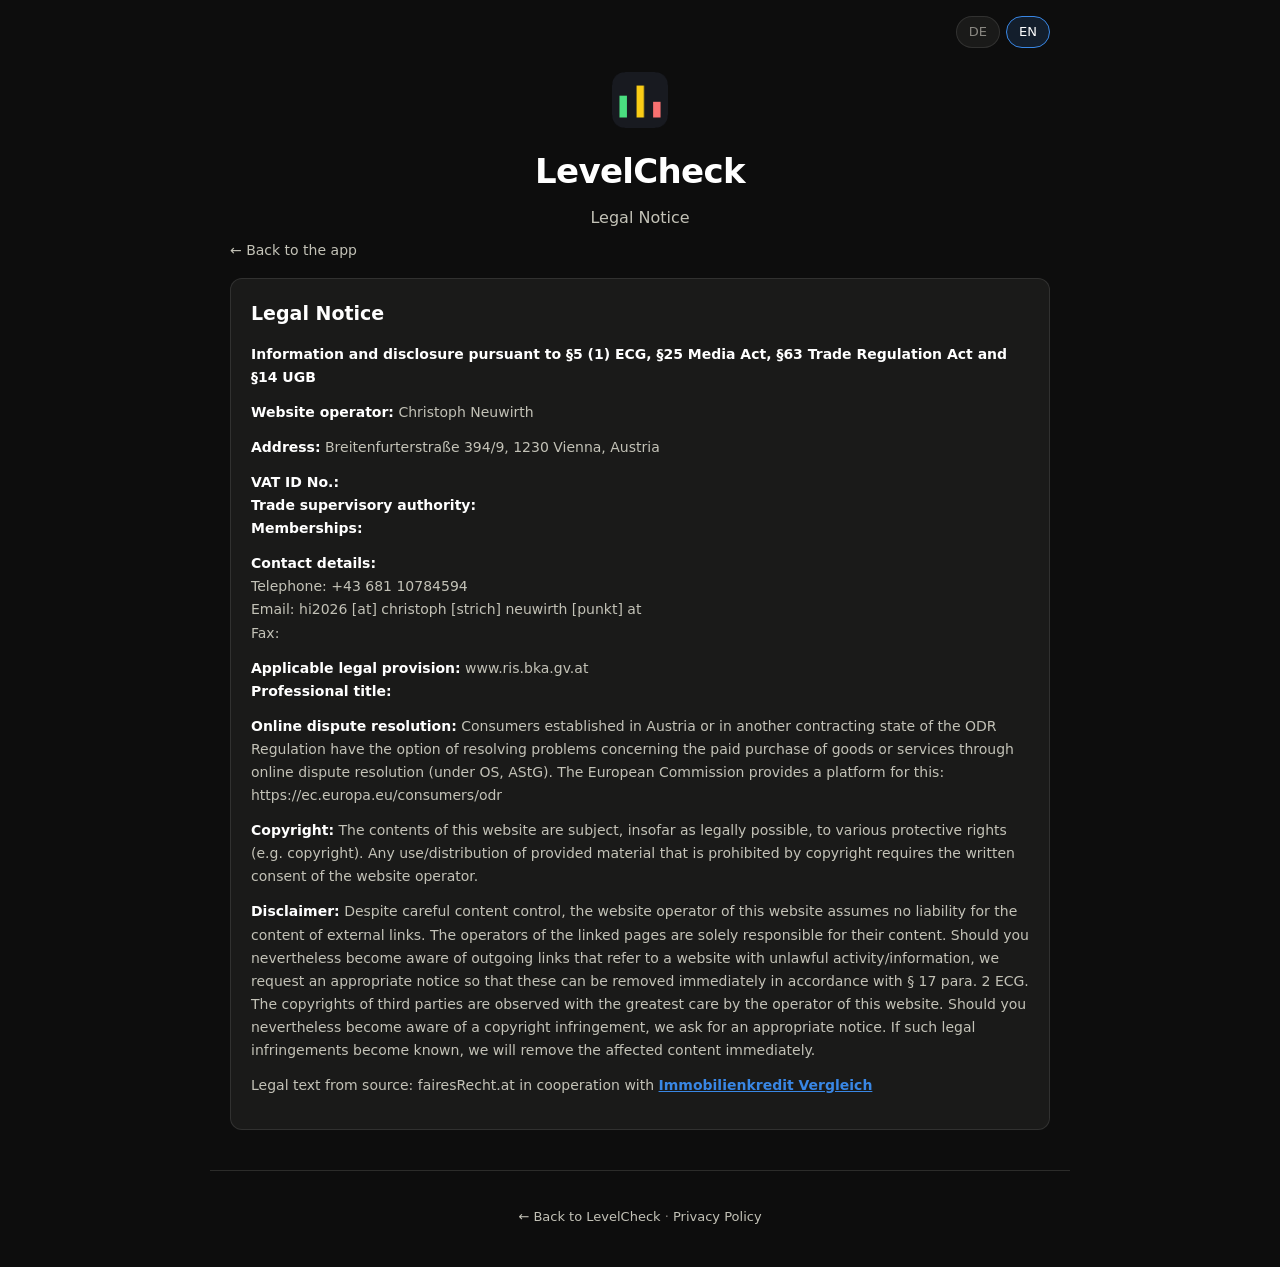
==== imprint.html @ bcdd172d "Initital Release" ====
<!DOCTYPE html>
<html lang="en">
<head>
  <meta charset="UTF-8" />
  <meta name="viewport" content="width=device-width, initial-scale=1.0" />
  <meta name="theme-color" content="#0d0d0d" />
  <meta name="robots" content="noindex" />
  <title>Imprint – LevelCheck</title>
  <link rel="icon" type="image/png" sizes="32x32" href="icons/icon32.png" />
  <link rel="icon" type="image/png" sizes="16x16" href="icons/icon16.png" />
  <link rel="apple-touch-icon" href="icons/icon128.png" />
  <link rel="stylesheet" href="style.css" />
</head>
<body data-title-key="imprintPageTitle">

  <div class="topbar">
    <div class="lang-toggle">
      <button class="lang-btn" type="button" data-lang="de">DE</button>
      <button class="lang-btn" type="button" data-lang="en">EN</button>
    </div>
  </div>

  <header class="hero">
    <img class="logo" src="icons/icon128.png" alt="" />
    <h1 data-i18n="appName">LevelCheck</h1>
    <p class="tagline" data-i18n="imprintTitle">Legal Notice</p>
  </header>

  <nav class="back-nav"><a href="index.html" data-i18n="backToApp">← Back to the app</a></nav>

  <main>
    <section class="card legal-content" data-i18n-html="imprintBody"></section>
  </main>

  <footer>
    <p class="footer-links">
      <a href="index.html" data-i18n="backToLevelCheck">← Back to LevelCheck</a>
      ·
      <a href="privacy.html" data-i18n="footerPrivacy">Privacy Policy</a>
    </p>
  </footer>

  <script type="module">
    import { initLang } from './i18n.js';
    initLang();
  </script>
</body>
</html>
---- style.css ----
/* Palette carried over from the LevelCheck extension side panel. The canvas
   chart and the PNG/PDF export read these variables by name via
   getComputedStyle — renaming one silently breaks the exports. */
:root {
  color-scheme: dark;
  --page: #0d0d0d;
  --surface: #1a1a19;
  --ink: #ffffff;
  --ink-2: #c3c2b7;
  --muted: #898781;
  --grid: #2c2c2a;
  --baseline: #383835;
  --border: rgba(255, 255, 255, 0.10);
  --accent: #3987e5;
  --good: #0ca30c;
  --warning: #fab219;
  --serious: #ec835a;
  --critical: #d03b3b;
  --darkred: #7e2222;

  --radius: 12px;
  --wrap: 860px;
}

* { box-sizing: border-box; }
[hidden] { display: none !important; }

html, body {
  margin: 0;
  padding: 0;
  background: var(--page);
  color: var(--ink);
  font: 15px/1.55 system-ui, -apple-system, "Segoe UI", Roboto, sans-serif;
  -webkit-font-smoothing: antialiased;
}

a { color: var(--accent); }

button, select, input[type="number"] {
  font: inherit;
  color: var(--ink);
  background: var(--surface);
  border: 1px solid var(--border);
  border-radius: 8px;
  padding: 8px 14px;
  cursor: pointer;
}
input[type="number"] { cursor: text; }
button:hover { background: #242423; }
button:focus-visible, select:focus-visible, input:focus-visible,
[tabindex]:focus-visible { outline: 2px solid var(--accent); outline-offset: 2px; }
button.primary { background: var(--accent); border-color: transparent; }
button.primary:hover { background: #2a78d6; }
button:disabled { opacity: 0.5; cursor: default; }

/* ---------- page chrome ---------- */

.topbar {
  max-width: var(--wrap);
  margin: 0 auto;
  padding: 16px 20px 0;
  display: flex;
  justify-content: flex-end;
}
.lang-toggle { display: flex; gap: 6px; }
.lang-btn {
  padding: 5px 12px;
  font-size: 13px;
  border-radius: 99px;
  color: var(--muted);
}
.lang-btn.active {
  background: rgba(57, 135, 229, 0.14);
  border-color: var(--accent);
  color: var(--ink);
}

.hero {
  max-width: var(--wrap);
  margin: 0 auto;
  padding: 24px 20px 8px;
  text-align: center;
}
.hero .logo { height: 56px; width: 56px; image-rendering: auto; }
.hero h1 {
  margin: 10px 0 0;
  font-size: clamp(26px, 5vw, 34px);
  letter-spacing: -0.02em;
}
.hero .tagline {
  margin: 8px auto 0;
  max-width: 560px;
  color: var(--ink-2);
  font-size: 16px;
}
.hero .privacy-note {
  margin: 10px 0 0;
  color: var(--muted);
  font-size: 13px;
}

main {
  max-width: var(--wrap);
  margin: 0 auto;
  padding: 16px 20px 40px;
  display: flex;
  flex-direction: column;
  gap: 18px;
}

.card {
  background: var(--surface);
  border: 1px solid var(--border);
  border-radius: var(--radius);
  padding: 20px;
}
.card > h2 {
  margin: 0 0 4px;
  font-size: 12px;
  font-weight: 600;
  color: var(--muted);
  text-transform: uppercase;
  letter-spacing: 0.06em;
  display: flex;
  align-items: center;
}
.card-hint { margin: 0 0 14px; color: var(--muted); font-size: 13px; }

/* ---------- drop zone ---------- */

#drop-zone {
  border: 2px dashed var(--baseline);
  border-radius: var(--radius);
  padding: 48px 24px;
  text-align: center;
  cursor: pointer;
  background: var(--surface);
  transition: border-color 0.15s, background 0.15s;
}
#drop-zone:hover, #drop-zone.dragover {
  border-color: var(--accent);
  background: rgba(57, 135, 229, 0.07);
}
.drop-icon { font-size: 40px; line-height: 1; }
.drop-title { margin: 12px 0 4px; font-size: 18px; font-weight: 600; }
.drop-sub { margin: 0; color: var(--ink-2); }
.drop-formats { margin: 14px 0 0; color: var(--muted); font-size: 13px; }

#drop-overlay {
  position: fixed; inset: 10px; z-index: 100;
  display: flex; align-items: center; justify-content: center;
  background: rgba(13, 13, 13, 0.9);
  border: 2px dashed var(--accent);
  border-radius: var(--radius);
  font-size: 20px; font-weight: 600; text-align: center; padding: 24px;
  pointer-events: none;
}

#analyze-progress {
  margin-top: 14px;
  color: var(--ink-2);
  font-variant-numeric: tabular-nums;
  text-align: center;
}
#analyze-progress.error { color: var(--critical); }
.progress-bar {
  height: 4px; margin-top: 8px;
  background: var(--grid); border-radius: 2px; overflow: hidden;
}
.progress-fill {
  height: 100%; width: 0%;
  background: var(--accent);
  transition: width 120ms linear;
}

/* ---------- targets ---------- */

.field-grid {
  display: grid;
  grid-template-columns: repeat(auto-fit, minmax(210px, 1fr));
  gap: 14px;
}
.field { display: flex; flex-direction: column; gap: 6px; min-width: 0; }
.field label { color: var(--ink-2); font-size: 13px; display: flex; align-items: center; }
.field select, .field input[type="number"] { width: 100%; }
.field .with-unit { display: flex; align-items: center; gap: 8px; }
.field .with-unit input { flex: 1; min-width: 0; }
.field .unit { color: var(--muted); font-size: 13px; white-space: nowrap; }
.targets-foot { margin-top: 16px; display: flex; justify-content: flex-end; }
.targets-foot button { font-size: 13px; padding: 6px 12px; color: var(--muted); }

/* ---------- queue ---------- */

#queue-list { display: flex; flex-direction: column; gap: 8px; }
.queue-head {
  display: grid;
  grid-template-columns: 1fr 108px 104px 84px 34px;
  gap: 10px;
  padding: 0 12px 6px;
  font-size: 11px;
  text-transform: uppercase;
  letter-spacing: 0.05em;
  color: var(--muted);
}
.queue-head span:not(:first-child) { text-align: right; }
.queue-item {
  display: grid;
  grid-template-columns: 1fr 108px 104px 84px 34px;
  gap: 10px;
  align-items: center;
  width: 100%;
  padding: 12px;
  background: var(--page);
  border: 1px solid var(--border);
  border-radius: 10px;
  cursor: pointer;
  text-align: left;
  font-variant-numeric: tabular-nums;
}
.queue-item:hover { background: #151514; border-color: var(--baseline); }
.queue-item.active { border-color: var(--accent); background: rgba(57, 135, 229, 0.08); }
.queue-item .qname {
  display: flex; align-items: center; gap: 8px; min-width: 0;
}
.queue-item .qname span {
  overflow: hidden; text-overflow: ellipsis; white-space: nowrap;
}
/* The wrapper exists only so the values can regroup on narrow screens; on
   desktop it dissolves and the values become grid items themselves. */
.queue-item .qvals { display: contents; }
.queue-item .qval { text-align: right; font-size: 14px; }
.queue-remove {
  padding: 4px 8px; font-size: 14px; line-height: 1;
  background: transparent; border-color: transparent; color: var(--muted);
}
.queue-remove:hover { color: var(--critical); background: transparent; }
.queue-empty { color: var(--muted); font-size: 14px; margin: 0; }
.queue-foot { margin-top: 14px; display: flex; justify-content: flex-end; }
.queue-foot button { font-size: 13px; padding: 6px 12px; color: var(--muted); }

/* ---------- badges & value colors ---------- */

.badge { width: 10px; height: 10px; border-radius: 50%; background: var(--baseline); flex: none; }
.badge.good { background: var(--good); }
.badge.warning { background: var(--warning); }
.badge.serious { background: var(--serious); }
.badge.critical { background: var(--critical); }
.badge.darkred { background: var(--darkred); }

.val-good { color: var(--good); font-weight: 600; }
.val-warning { color: var(--warning); font-weight: 600; }
.val-serious { color: var(--serious); font-weight: 600; }
.val-critical { color: var(--critical); font-weight: 600; }
.val-darkred { color: var(--darkred); font-weight: 600; }

/* Info icons */
.info {
  display: inline-flex; align-items: center; justify-content: center;
  width: 15px; height: 15px; margin-left: 6px; flex: none;
  border: 1px solid var(--muted); border-radius: 50%;
  color: var(--muted); font-size: 10px; font-weight: 700; font-style: italic;
  text-transform: none; letter-spacing: 0; cursor: help; user-select: none;
  vertical-align: middle;
}
.info::before { content: 'i'; }
.info:hover, .info:focus { color: var(--ink); border-color: var(--ink-2); }

/* ---------- report ---------- */

#report h2 { margin: 0 0 2px; font-size: 18px; font-weight: 700; text-transform: none; letter-spacing: 0; color: var(--ink); }
.report-filename { margin: 0 0 16px; font-size: 13px; color: var(--muted); word-break: break-all; }
#report h3 { margin: 20px 0 8px; font-size: 12px; color: var(--muted); font-weight: 600; text-transform: uppercase; letter-spacing: 0.05em; }
#report-verdicts { display: flex; flex-direction: column; gap: 8px; margin-bottom: 4px; }
.verdict { display: flex; align-items: center; gap: 10px; font-size: 15px; }
#report-table { width: 100%; border-collapse: collapse; }
#report-table td { padding: 9px 0; border-bottom: 1px solid var(--grid); font-variant-numeric: tabular-nums; }
#report-table td:first-child { color: var(--muted); }
#report-table td:last-child { text-align: right; font-size: 15px; }

/* Dynamic-range bar */
.dr-bar { position: relative; display: flex; gap: 2px; height: 16px; margin: 8px 0 4px; }
.dr-seg { border-radius: 3px; min-width: 3px; }
.dr-seg.darkred  { background: var(--darkred); }
.dr-seg.critical { background: var(--critical); }
.dr-seg.serious  { background: var(--serious); }
.dr-seg.warning  { background: var(--warning); }
.dr-seg.good     { background: var(--good); }
.dr-pointer {
  position: absolute; top: -4px; bottom: -4px; width: 3px;
  background: var(--ink); border-radius: 2px;
  transform: translateX(-50%);
  box-shadow: 0 0 0 1px var(--page);
}
.dr-scale {
  display: flex; justify-content: space-between;
  font-size: 10px; color: var(--muted); font-variant-numeric: tabular-nums;
}

.chart-wrap { position: relative; }
#report-chart { width: 100%; display: block; background: var(--page); border-radius: 8px; }
#chart-tip {
  position: absolute; pointer-events: none;
  background: var(--surface); border: 1px solid var(--border); border-radius: 6px;
  padding: 4px 8px; font-size: 12px; color: var(--ink-2);
  transform: translate(-50%, -130%); white-space: nowrap;
  font-variant-numeric: tabular-nums;
}
.report-actions { display: flex; gap: 10px; margin-top: 20px; flex-wrap: wrap; }
.report-actions button { flex: 1; min-width: 120px; }

/* ---------- how it works ---------- */

.how-list { margin: 0; padding-left: 22px; color: var(--ink-2); }
.how-list li { margin-bottom: 8px; }
.standards-note {
  margin: 16px 0 0; padding-top: 16px;
  border-top: 1px solid var(--grid);
  color: var(--muted); font-size: 13px;
}

/* ---------- legal pages ---------- */

.back-nav { max-width: var(--wrap); margin: 0 auto; padding: 0 20px; }
.back-nav a { color: var(--ink-2); text-decoration: none; font-size: 14px; }
.back-nav a:hover { color: var(--accent); }

.legal-content h3,
.legal-content h4 { margin: 0 0 14px; font-size: 19px; }
.legal-content h5 { margin: 22px 0 8px; font-size: 15px; color: var(--ink); }
.legal-content p { margin: 0 0 12px; font-size: 14px; line-height: 1.65; color: var(--ink-2); }
.legal-content ul { padding-left: 22px; margin: 0 0 12px; }
.legal-content li { font-size: 14px; line-height: 1.65; color: var(--ink-2); }
.legal-content a { color: var(--accent); word-break: break-word; }
.legal-content b, .legal-content strong { color: var(--ink); }

/* ---------- footer ---------- */

footer {
  max-width: var(--wrap);
  margin: 0 auto;
  padding: 28px 20px 40px;
  border-top: 1px solid var(--grid);
  text-align: center;
  color: var(--muted);
  font-size: 13px;
}
.footer-links { margin: 8px 0 0; }
.footer-links a { color: var(--ink-2); text-decoration: none; }
.footer-links a:hover { color: var(--accent); text-decoration: underline; }

/* ---------- narrow screens ---------- */

@media (max-width: 640px) {
  .queue-head { display: none; }
  .queue-item {
    grid-template-columns: 1fr auto;
    grid-template-areas: "name remove" "vals vals";
    row-gap: 8px;
  }
  .queue-item .qname { grid-area: name; }
  .queue-remove { grid-area: remove; }
  .queue-item .qvals {
    display: flex; grid-area: vals; gap: 16px; flex-wrap: wrap;
  }
  .queue-item .qval { text-align: left; }
  /* Values move below the filename, each carrying the header it lost. */
  .queue-item .qval::before {
    content: attr(data-label) ' ';
    color: var(--muted);
    font-size: 11px;
    text-transform: uppercase;
    letter-spacing: 0.05em;
    font-weight: 400;
  }
  #drop-zone { padding: 32px 16px; }
  .report-actions button { flex-basis: 100%; }
}
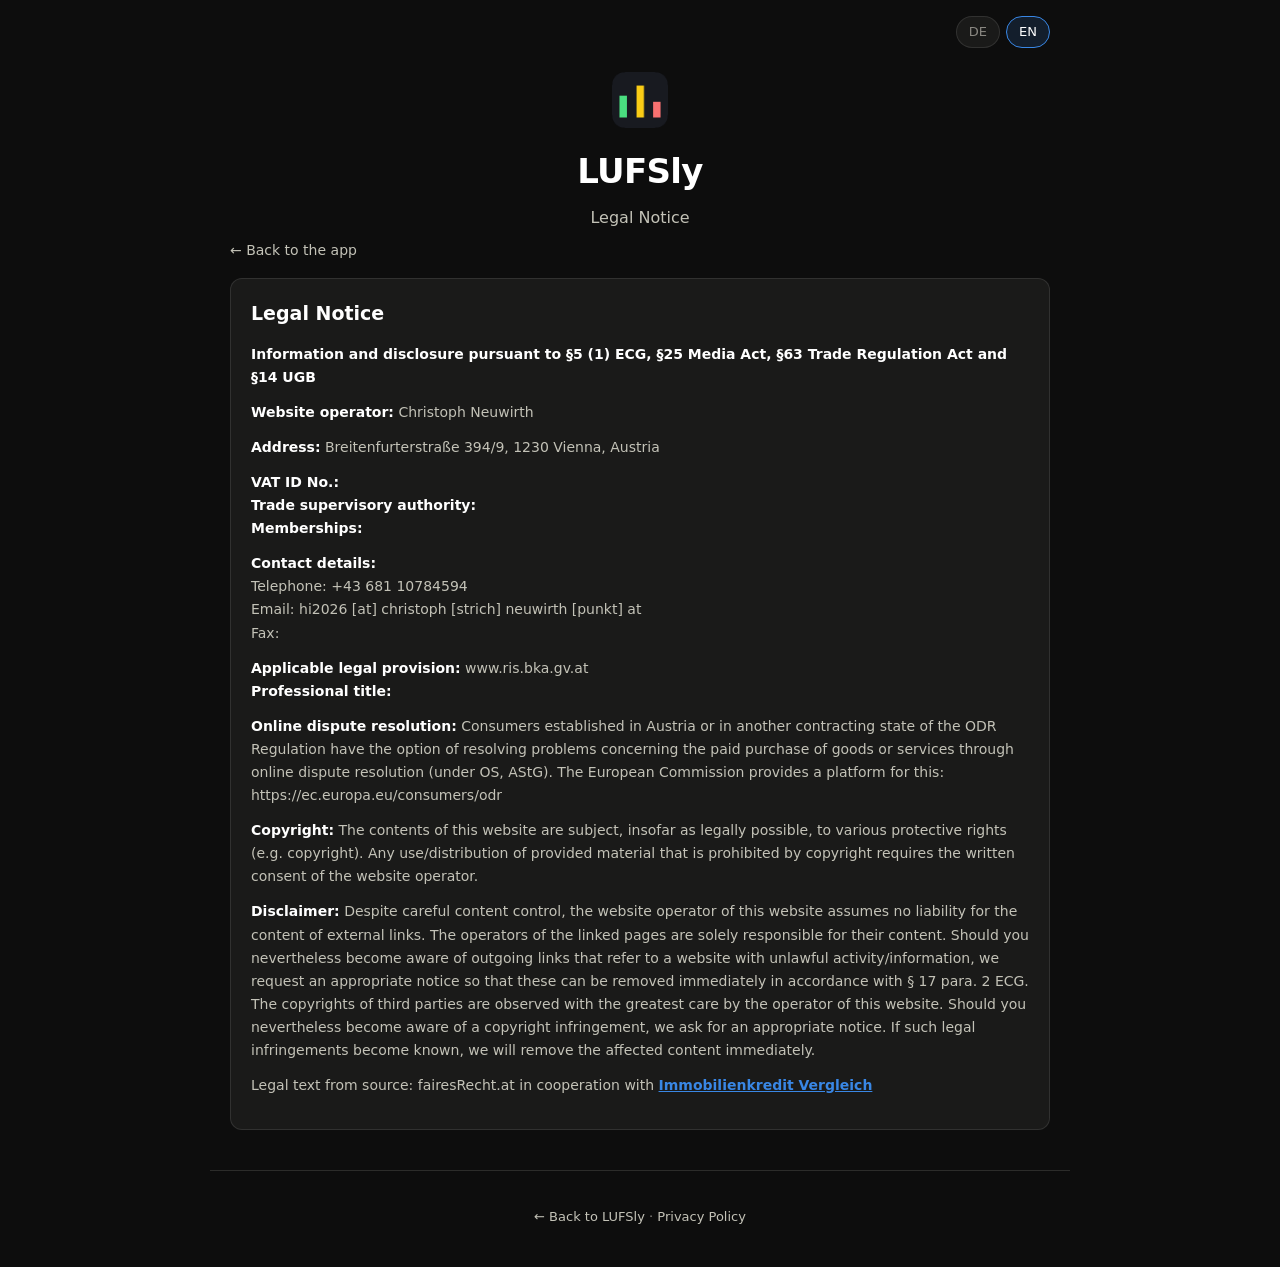
==== commit feab243f: "Renamed to LUFSly" ====
--- a/imprint.html
+++ b/imprint.html
@@ -5,7 +5,7 @@
   <meta name="viewport" content="width=device-width, initial-scale=1.0" />
   <meta name="theme-color" content="#0d0d0d" />
   <meta name="robots" content="noindex" />
-  <title>Imprint – LevelCheck</title>
+  <title>Imprint – LUFSly</title>
   <link rel="icon" type="image/png" sizes="32x32" href="icons/icon32.png" />
   <link rel="icon" type="image/png" sizes="16x16" href="icons/icon16.png" />
   <link rel="apple-touch-icon" href="icons/icon128.png" />
@@ -22,7 +22,7 @@
 
   <header class="hero">
     <img class="logo" src="icons/icon128.png" alt="" />
-    <h1 data-i18n="appName">LevelCheck</h1>
+    <h1 data-i18n="appName">LUFSly</h1>
     <p class="tagline" data-i18n="imprintTitle">Legal Notice</p>
   </header>
 
@@ -34,7 +34,7 @@
 
   <footer>
     <p class="footer-links">
-      <a href="index.html" data-i18n="backToLevelCheck">← Back to LevelCheck</a>
+      <a href="index.html" data-i18n="backToLUFSly">← Back to LUFSly</a>
       ·
       <a href="privacy.html" data-i18n="footerPrivacy">Privacy Policy</a>
     </p>
--- a/style.css
+++ b/style.css
@@ -1,4 +1,4 @@
-/* Palette carried over from the LevelCheck extension side panel. The canvas
+/* Palette carried over from the LUFSly extension side panel. The canvas
    chart and the PNG/PDF export read these variables by name via
    getComputedStyle — renaming one silently breaks the exports. */
 :root {
@@ -175,14 +175,22 @@
 
 /* ---------- targets ---------- */
 
-.field-grid {
-  display: grid;
-  grid-template-columns: repeat(auto-fit, minmax(210px, 1fr));
-  gap: 14px;
-}
-.field { display: flex; flex-direction: column; gap: 6px; min-width: 0; }
+/* Selects need room for their labels; the numeric fields hold two or three
+   digits, so they stay narrow and the whole set fits on one row. */
+.field-grid { display: flex; flex-wrap: wrap; gap: 14px; }
+/* Capped so a field that wraps onto a row of its own keeps a sane width
+   instead of stretching edge to edge. */
+.field { display: flex; flex-direction: column; gap: 6px; min-width: 0; flex: 1 1 200px; max-width: 380px; }
+.field.narrow { flex: 0 1 160px; }
 .field label { color: var(--ink-2); font-size: 13px; display: flex; align-items: center; }
 .field select, .field input[type="number"] { width: 100%; }
+/* A "Custom" choice reveals its value input beside its own select, so the two
+   stay one control instead of the number drifting into a column of its own. */
+.control-row { display: flex; align-items: center; gap: 8px; }
+.control-row select { flex: 1 1 auto; min-width: 0; }
+.inline-extra { flex: 0 0 auto; }
+.inline-extra input[type="number"] { width: 84px; }
+.field.wide { flex: 1 1 330px; }
 .field .with-unit { display: flex; align-items: center; gap: 8px; }
 .field .with-unit input { flex: 1; min-width: 0; }
 .field .unit { color: var(--muted); font-size: 13px; white-space: nowrap; }
@@ -272,10 +280,23 @@
 #report h3 { margin: 20px 0 8px; font-size: 12px; color: var(--muted); font-weight: 600; text-transform: uppercase; letter-spacing: 0.05em; }
 #report-verdicts { display: flex; flex-direction: column; gap: 8px; margin-bottom: 4px; }
 .verdict { display: flex; align-items: center; gap: 10px; font-size: 15px; }
-#report-table { width: 100%; border-collapse: collapse; }
-#report-table td { padding: 9px 0; border-bottom: 1px solid var(--grid); font-variant-numeric: tabular-nums; }
-#report-table td:first-child { color: var(--muted); }
-#report-table td:last-child { text-align: right; font-size: 15px; }
+/* Metrics flow into as many columns as the width allows. */
+#report-table {
+  display: grid;
+  grid-template-columns: repeat(auto-fit, minmax(270px, 1fr));
+  gap: 0 32px;
+}
+.metric {
+  display: flex;
+  justify-content: space-between;
+  align-items: baseline;
+  gap: 12px;
+  padding: 9px 0;
+  border-bottom: 1px solid var(--grid);
+  font-variant-numeric: tabular-nums;
+}
+.metric-label { color: var(--muted); display: flex; align-items: center; }
+.metric-value { font-size: 15px; text-align: right; white-space: nowrap; }
 
 /* Dynamic-range bar */
 .dr-bar { position: relative; display: flex; gap: 2px; height: 16px; margin: 8px 0 4px; }
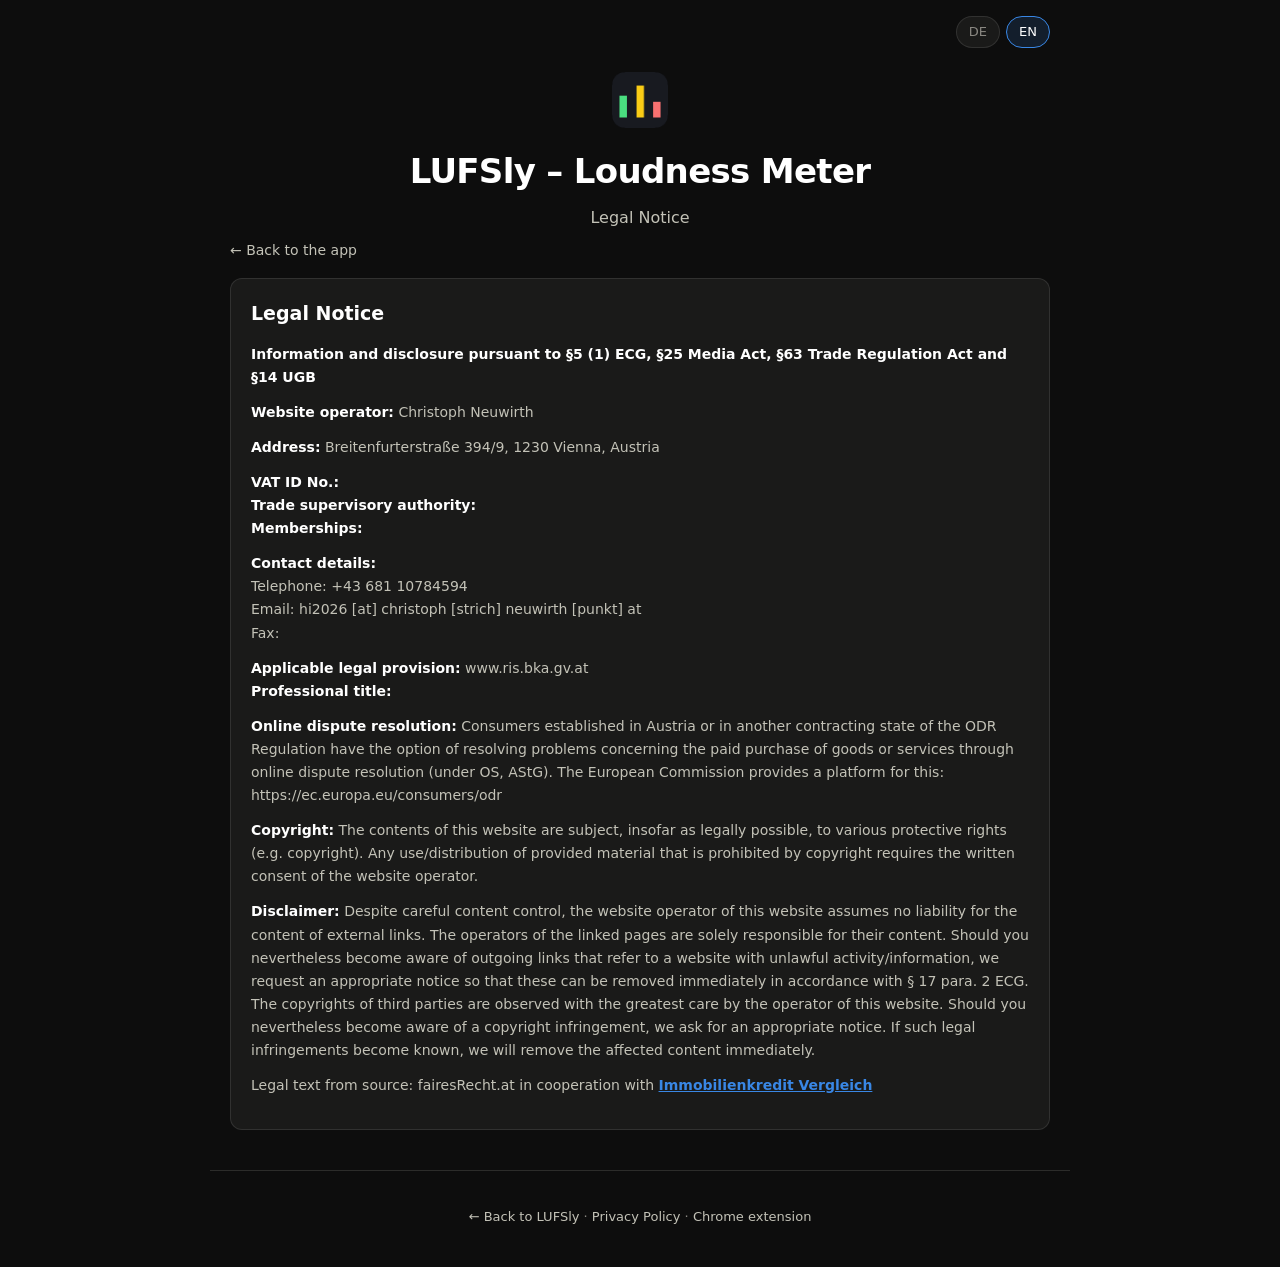
==== commit c39d110c: "Added notes for Chrome extension" ====
--- a/imprint.html
+++ b/imprint.html
@@ -37,6 +37,8 @@
       <a href="index.html" data-i18n="backToLUFSly">← Back to LUFSly</a>
       ·
       <a href="privacy.html" data-i18n="footerPrivacy">Privacy Policy</a>
+      ·
+      <a href="https://github.com/Macusercom/lufsly-extension" target="_blank" rel="noopener" data-i18n="footerExtension">Chrome extension</a>
     </p>
   </footer>
 
--- a/style.css
+++ b/style.css
@@ -175,13 +175,12 @@
 
 /* ---------- targets ---------- */
 
-/* Selects need room for their labels; the numeric fields hold two or three
-   digits, so they stay narrow and the whole set fits on one row. */
-.field-grid { display: flex; flex-wrap: wrap; gap: 14px; }
-/* Capped so a field that wraps onto a row of its own keeps a sane width
-   instead of stretching edge to edge. */
-.field { display: flex; flex-direction: column; gap: 6px; min-width: 0; flex: 1 1 200px; max-width: 380px; }
-.field.narrow { flex: 0 1 160px; }
+/* Two fixed columns, so the set is two rows at any width rather than
+   reflowing between one and four. The selects need room for their labels and
+   share the left column; the numeric limits hold two or three digits and sit
+   together in the narrower right one. */
+.field-grid { display: grid; grid-template-columns: minmax(0, 1fr) 220px; gap: 16px 20px; }
+.field { display: flex; flex-direction: column; gap: 6px; min-width: 0; }
 .field label { color: var(--ink-2); font-size: 13px; display: flex; align-items: center; }
 .field select, .field input[type="number"] { width: 100%; }
 /* A "Custom" choice reveals its value input beside its own select, so the two
@@ -190,10 +189,12 @@
 .control-row select { flex: 1 1 auto; min-width: 0; }
 .inline-extra { flex: 0 0 auto; }
 .inline-extra input[type="number"] { width: 84px; }
-.field.wide { flex: 1 1 330px; }
 .field .with-unit { display: flex; align-items: center; gap: 8px; }
 .field .with-unit input { flex: 1; min-width: 0; }
 .field .unit { color: var(--muted); font-size: 13px; white-space: nowrap; }
+/* "LU" and "dBTP" differ in width; reserving the wider one keeps the two
+   number inputs the same size so the right column has a straight edge. */
+.field > .with-unit > .unit { min-width: 34px; }
 .targets-foot { margin-top: 16px; display: flex; justify-content: flex-end; }
 .targets-foot button { font-size: 13px; padding: 6px 12px; color: var(--muted); }
 
@@ -372,6 +373,8 @@
 /* ---------- narrow screens ---------- */
 
 @media (max-width: 640px) {
+  /* The 220px number column no longer earns its width here. */
+  .field-grid { grid-template-columns: minmax(0, 1fr); }
   .queue-head { display: none; }
   .queue-item {
     grid-template-columns: 1fr auto;
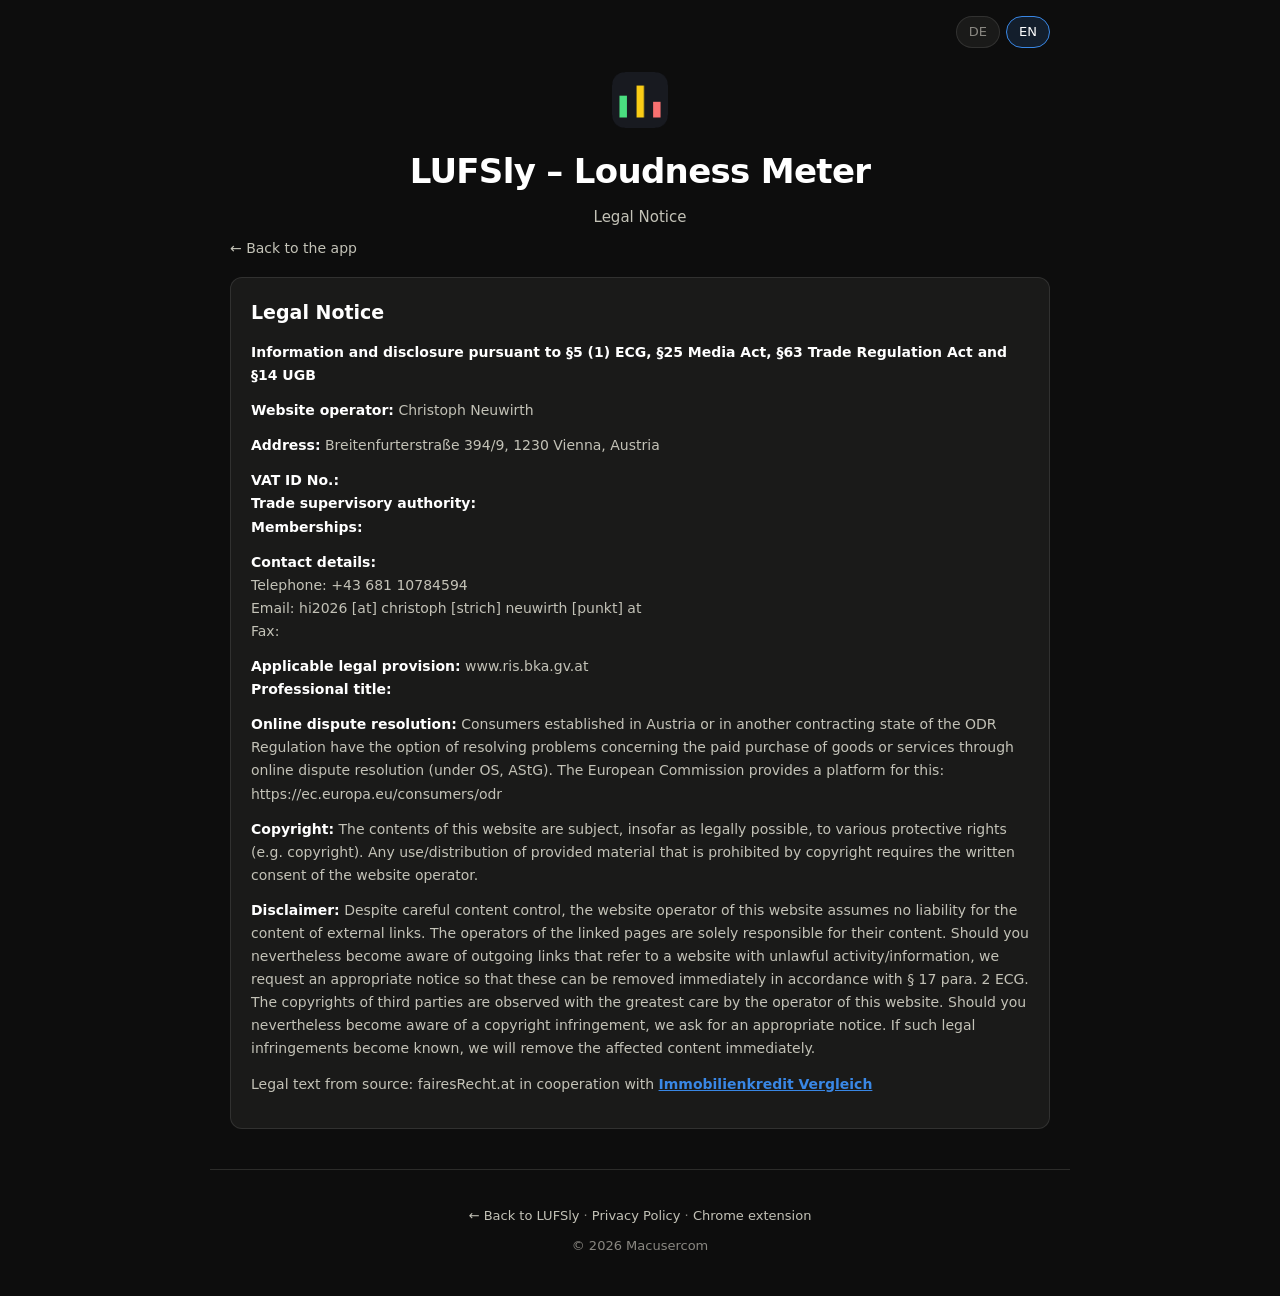
==== commit 8ce35c47: "Fixed layout" ====
--- a/imprint.html
+++ b/imprint.html
@@ -40,6 +40,7 @@
       ·
       <a href="https://github.com/Macusercom/lufsly-extension" target="_blank" rel="noopener" data-i18n="footerExtension">Chrome extension</a>
     </p>
+    <p class="footer-copyright" data-i18n="footerCopyright">© 2026 Macusercom</p>
   </footer>
 
   <script type="module">
--- a/style.css
+++ b/style.css
@@ -89,9 +89,11 @@
 }
 .hero .tagline {
   margin: 8px auto 0;
-  max-width: 560px;
+  /* Wide enough that the German string — the longer of the two — stays on
+     one line instead of wrapping to a lone orphan word. */
+  max-width: 640px;
   color: var(--ink-2);
-  font-size: 16px;
+  font-size: 15px;
 }
 .hero .privacy-note {
   margin: 10px 0 0;
@@ -175,11 +177,10 @@
 
 /* ---------- targets ---------- */
 
-/* Two fixed columns, so the set is two rows at any width rather than
-   reflowing between one and four. The selects need room for their labels and
-   share the left column; the numeric limits hold two or three digits and sit
-   together in the narrower right one. */
-.field-grid { display: grid; grid-template-columns: minmax(0, 1fr) 220px; gap: 16px 20px; }
+/* Two equal columns, so the set is two rows at any width rather than
+   reflowing between one and four. The selects share the left column, the
+   numeric limits the right, so like controls line up down the page. */
+.field-grid { display: grid; grid-template-columns: repeat(2, minmax(0, 1fr)); gap: 16px 20px; }
 .field { display: flex; flex-direction: column; gap: 6px; min-width: 0; }
 .field label { color: var(--ink-2); font-size: 13px; display: flex; align-items: center; }
 .field select, .field input[type="number"] { width: 100%; }
@@ -369,6 +370,7 @@
 .footer-links { margin: 8px 0 0; }
 .footer-links a { color: var(--ink-2); text-decoration: none; }
 .footer-links a:hover { color: var(--accent); text-decoration: underline; }
+.footer-copyright { margin: 10px 0 0; }
 
 /* ---------- narrow screens ---------- */
 
